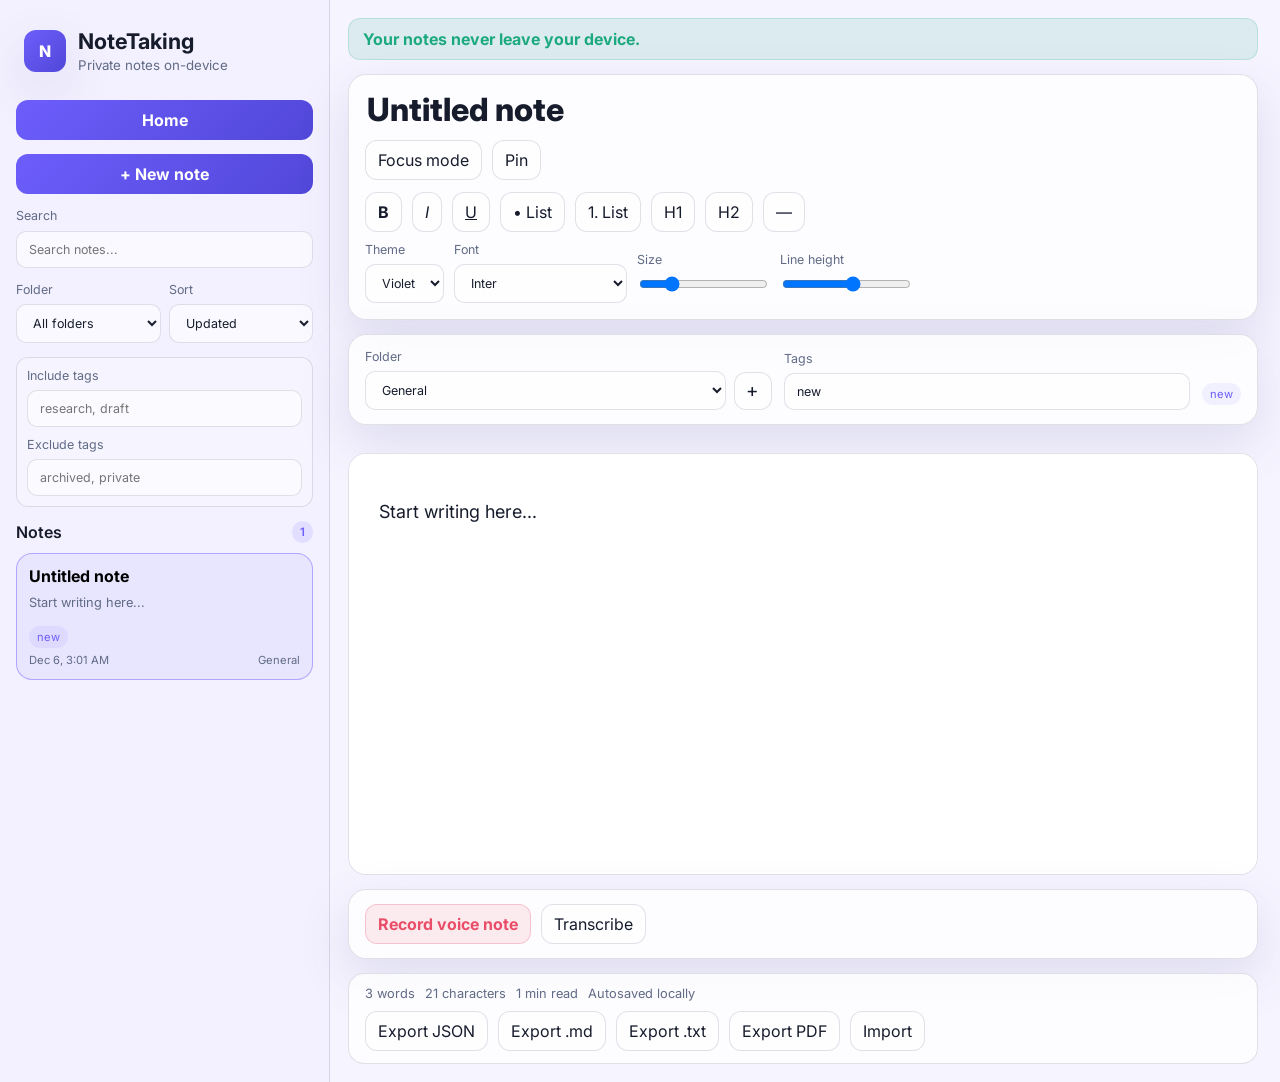
==== editor.html @ 8013c4c2 "Organize note-taking app modules" ====
<!DOCTYPE html>
<html lang="en">
  <head>
    <meta charset="UTF-8" />
    <meta name="viewport" content="width=device-width, initial-scale=1.0" />
    <title>NoteTaking Editor</title>
    <link rel="preconnect" href="https://fonts.googleapis.com" />
    <link rel="preconnect" href="https://fonts.gstatic.com" crossorigin />
    <link href="https://fonts.googleapis.com/css2?family=Inter:wght@400;500;600;700;800&family=Libre+Baskerville:wght@400;700&family=JetBrains+Mono:wght@400;500;700&family=Patrick+Hand&family=Cormorant+Garamond:wght@400;500;600;700&family=Playfair+Display:wght@400;600;700;800&family=Montserrat:wght@400;500;600;700;800&family=DM+Serif+Text:ital@0;1&display=swap" rel="stylesheet" />
    <link rel="stylesheet" href="css/styles.css" />
  </head>
  <body data-theme="violet">
    <div class="app-shell">
      <aside class="sidebar">
        <div class="brand-card">
          <div class="brand-badge">N</div>
          <div>
            <h1>NoteTaking</h1>
            <small>Private notes on-device</small>
          </div>
        </div>

        <a href="index.html" class="button" style="display: inline-block; text-align: center;">Home</a>
        <button id="new-note-btn" class="button" type="button">+ New note</button>

        <div class="sidebar-section">
          <label class="search-box" for="search-input">
            <span>Search</span>
            <input id="search-input" class="input" type="search" placeholder="Search notes..." />
          </label>
        </div>

        <div class="sidebar-section" style="display:grid;grid-template-columns:1fr 1fr;gap:8px;">
          <label>
            <span>Folder</span>
            <select id="folder-filter">
              <option value="all">All folders</option>
              <option value="General">General</option>
              <option value="Work">Work</option>
              <option value="Personal">Personal</option>
              <option value="Ideas">Ideas</option>
            </select>
          </label>

          <label>
            <span>Sort</span>
            <select id="sort-select">
              <option value="updated-desc">Updated</option>
              <option value="created-desc">Created</option>
              <option value="alpha">A–Z</option>
              <option value="tags-alpha">Tags A–Z</option>
              <option value="tags-count">Most tags</option>
              <option value="pinned">Pinned</option>
            </select>
          </label>
        </div>

        <div class="sidebar-section tag-filter-section">
          <label>
            <span>Include tags</span>
            <input id="include-tags" class="input" type="text" placeholder="research, draft" />
          </label>
          <label>
            <span>Exclude tags</span>
            <input id="exclude-tags" class="input" type="text" placeholder="archived, private" />
          </label>
        </div>

        <div class="sidebar-section">
          <div class="section-header">
            <span>Notes</span>
            <span id="note-count" class="muted-badge">0</span>
          </div>
          <div id="note-list" class="note-list" aria-live="polite"></div>
        </div>
      </aside>

      <main class="content-panel">
        <div class="privacy-banner">Your notes never leave your device.</div>

        <div class="editor-shell">
          <header class="topbar">
            <input id="note-title" type="text" placeholder="Untitled note" aria-label="Note title" />
            <div class="quick-actions">
              <button id="toggle-focus" class="secondary-button" type="button">Focus mode</button>
              <button id="pin-note" class="secondary-button" type="button">Pin</button>
            </div>
          </header>

          <div class="toolbar-row">
            <div class="toolbar-group">
              <button class="toolbar-button" data-command="bold" type="button"><strong>B</strong></button>
              <button class="toolbar-button" data-command="italic" type="button"><em>I</em></button>
              <button class="toolbar-button" data-command="underline" type="button"><span style="text-decoration: underline;">U</span></button>
              <button class="toolbar-button" data-command="insertUnorderedList" type="button">• List</button>
              <button class="toolbar-button" data-command="insertOrderedList" type="button">1. List</button>
              <button class="toolbar-button" data-command="formatBlock" data-value="h1" type="button">H1</button>
              <button class="toolbar-button" data-command="formatBlock" data-value="h2" type="button">H2</button>
              <button class="toolbar-button" data-command="insertHorizontalRule" type="button">—</button>
            </div>

            <div class="toolbar-group">
              <label>
                <span>Theme</span>
                <select id="theme-select">
                  <option value="violet">Violet</option>
                  <option value="teal">Teal</option>
                  <option value="gold">Gold</option>
                  <option value="rose">Rose</option>
                  <option value="dark">Dark</option>
                </select>
              </label>

              <label>
                <span>Font</span>
                <select id="font-select">
                  <option value="Inter, sans-serif">Inter</option>
                  <option value="Georgia, serif">Georgia</option>
                  <option value='"JetBrains Mono", monospace'>JetBrains Mono</option>
                  <option value='"Patrick Hand", cursive'>Patrick Hand</option>
                  <option value='"Playfair Display", serif'>Playfair Display</option>
                  <option value='"Montserrat", sans-serif'>Montserrat</option>
                  <option value='"Cormorant Garamond", serif'>Cormorant Garamond</option>
                  <option value='"DM Serif Text", serif'>DM Serif Text</option>
                  <option value='"Libre Baskerville", serif'>Libre Baskerville</option>
                </select>
              </label>

              <label>
                <span>Size</span>
                <input id="font-size" type="range" min="14" max="32" step="1" value="18" />
              </label>

              <label>
                <span>Line height</span>
                <input id="line-height" type="range" min="1.1" max="2" step="0.1" value="1.6" />
              </label>
            </div>
          </div>
        </div>

        <div class="note-config">
          <label style="flex: 1; min-width: 180px;">
            <span>Folder</span>
            <div class="folder-inline-row">
              <select id="folder-select" class="input"></select>
              <button id="add-folder-btn" class="secondary-button compact-button" type="button" title="Add custom folder">+</button>
            </div>
          </label>
          <input id="add-folder-input" class="input compact-folder-input hidden" type="text" placeholder="New folder name" />
          <label>
            <span>Tags</span>
            <input id="tag-input" class="input" type="text" placeholder="Tags separated by commas" />
          </label>
          <div id="tag-list" class="tag-list"></div>
        </div>

        <div class="editor-wrap">
          <div id="editor" class="editor" contenteditable="true" spellcheck="true"></div>
        </div>

        <div class="voice-box">
          <div class="voice-actions">
            <button id="record-btn" class="record-button" type="button">Record voice note</button>
            <button id="stop-recording" class="secondary-button hidden" type="button">Stop</button>
            <button id="transcribe-btn" class="secondary-button" type="button">Transcribe</button>
          </div>
          <audio id="voice-player" controls class="hidden"></audio>
          <div id="transcript-box" class="transcript-box hidden" aria-live="polite"></div>
        </div>

        <footer class="footer-bar">
          <div class="stats">
            <span id="word-count">0 words</span>
            <span id="character-count">0 characters</span>
            <span id="reading-time">0 min read</span>
            <span id="save-status">Autosaved locally</span>
          </div>

          <div class="export-actions">
            <button id="export-json" class="secondary-button" type="button">Export JSON</button>
            <button id="export-md" class="secondary-button" type="button">Export .md</button>
            <button id="export-txt" class="secondary-button" type="button">Export .txt</button>
            <button id="export-pdf" class="secondary-button" type="button">Export PDF</button>
            <button id="import-btn" class="secondary-button" type="button">Import</button>
            <input id="import-json" type="file" accept="application/json" class="hidden" />
          </div>
        </footer>
      </main>
    </div>

    <script type="module" src="js/editor.js"></script>
  </body>
</html>
---- css/styles.css ----
:root {
  --bg: #f6f4ff;
  --bg-soft: #eef3ff;
  --panel: rgba(255,255,255,0.8);
  --panel-strong: #fff;
  --sidebar: #f3f1ff;
  --primary: #6d5efc;
  --primary-strong: #5147d8;
  --primary-soft: rgba(109, 94, 252, 0.12);
  --text: #171c2d;
  --muted: #616b86;
  --border: rgba(89, 95, 124, 0.18);
  --shadow: 0 18px 50px rgba(88, 90, 145, 0.15);
  --success: #1da97f;
  --warning: #f5a623;
  --danger: #ea4d67;
  --editor-bg: #ffffff;
}

body[data-theme='teal'] {
  --bg: #edfdfc;
  --panel: rgba(255,255,255,0.8);
  --sidebar: #ebfffe;
  --primary: #17a9a9;
  --primary-strong: #0c8991;
  --primary-soft: rgba(23, 169, 169, 0.12);
}

body[data-theme='gold'] {
  --bg: #fff8ee;
  --panel: rgba(255,255,255,0.8);
  --sidebar: #fff8ef;
  --primary: #d89a2f;
  --primary-strong: #b87816;
  --primary-soft: rgba(216, 154, 47, 0.12);
}

body[data-theme='rose'] {
  --bg: #fff3f6;
  --panel: rgba(255,255,255,0.8);
  --sidebar: #fff1f6;
  --primary: #ec5d8d;
  --primary-strong: #cf4f7c;
  --primary-soft: rgba(236, 93, 141, 0.12);
}

body[data-theme='dark'] {
  --bg: #0e1727;
  --bg-soft: #111d31;
  --panel: rgba(17, 24, 39, 0.9);
  --panel-strong: #111827;
  --sidebar: #0f172a;
  --primary: #8b5cf6;
  --primary-strong: #7c3aed;
  --primary-soft: rgba(139, 92, 246, 0.12);
  --text: #edf2ff;
  --muted: #b9c5dd;
  --border: rgba(148,163,184,0.18);
  --shadow: 0 18px 50px rgba(15, 23, 42, 0.55);
  --editor-bg: #0b1320;
}

* { box-sizing: border-box; }

html, body {
  margin: 0;
  min-height: 100%;
  font-family: 'Inter', sans-serif;
  background: var(--bg);
  color: var(--text);
}

body {
  min-height: 100vh;
}

button, input, select, textarea {
  font: inherit;
}

button { cursor: pointer; }

a { color: inherit; text-decoration: none; }

.app-shell {
  display: flex;
  min-height: 100vh;
}

.sidebar {
  width: 330px;
  padding: 20px 16px;
  background: var(--sidebar);
  border-right: 1px solid var(--border);
  display: flex;
  flex-direction: column;
  gap: 14px;
}

.brand-card {
  display: flex;
  align-items: center;
  gap: 12px;
  padding: 8px 8px 12px;
}

.brand-badge {
  width: 42px;
  height: 42px;
  border-radius: 12px;
  display: grid;
  place-items: center;
  color: white;
  font-weight: 800;
  background: linear-gradient(135deg, var(--primary), var(--primary-strong));
  box-shadow: var(--shadow);
}

.brand-card h1 {
  margin: 0;
  font-size: 1.35rem;
}

.brand-card small {
  color: var(--muted);
}

.button,
.secondary-button,
.toolbar-button,
.record-button {
  border-radius: 12px;
  border: 1px solid var(--border);
  transition: transform 0.15s ease, box-shadow 0.15s ease;
}

.button,
.primary-button {
  background: linear-gradient(135deg, var(--primary), var(--primary-strong));
  color: white;
  border: none;
  border-radius: 12px;
  padding: 10px 14px;
  font-weight: 700;
}

.secondary-button,
.toolbar-button,
.record-button {
  background: rgba(255,255,255,0.52);
  color: var(--text);
  padding: 9px 12px;
}

.button:hover,
.secondary-button:hover,
.toolbar-button:hover,
.record-button:hover {
  transform: translateY(-1px);
  box-shadow: var(--shadow);
}

.input, select {
  width: 100%;
  padding: 10px 12px;
  border-radius: 10px;
  border: 1px solid var(--border);
  background: rgba(255,255,255,0.6);
  color: var(--text);
}

label {
  display: flex;
  flex-direction: column;
  gap: 7px;
  color: var(--muted);
  font-size: 0.78rem;
}

.search-box {
  display: flex;
  flex-direction: column;
  gap: 8px;
}

.sidebar-section {
  display: flex;
  flex-direction: column;
  gap: 10px;
}

/* Keep tag rules visible but compact beside the note list. */
.tag-filter-section {
  padding: 10px;
  border: 1px solid var(--border);
  border-radius: 12px;
  background: rgba(255,255,255,0.28);
}

.section-header {
  display: flex;
  align-items: center;
  justify-content: space-between;
  gap: 8px;
  font-weight: 600;
}

.muted-badge {
  background: var(--primary-soft);
  color: var(--primary); 
  border-radius: 999px;
  padding: 4px 8px;
  font-size: 0.72rem;
}

.note-list {
  display: flex;
  flex-direction: column;
  gap: 8px;
  overflow: auto;
}

.note-card {
  border: 1px solid var(--border);
  border-radius: 16px;
  background: rgba(255,255,255,0.45);
  padding: 12px;
  text-align: left;
  width: 100%;
}

.note-card.active {
  border-color: rgba(109,94,252,0.46);
  background: rgba(109,94,252,0.08);
}

.note-card-header {
  display: flex;
  align-items: center;
  justify-content: space-between;
  gap: 8px;
}

.note-card h3 {
  margin: 0;
  font-size: 1rem;
}

.note-card p {
  margin: 8px 0;
  color: var(--muted);
  font-size: 0.8rem;
  line-height: 1.45;
  line-clamp: 2;
  display: -webkit-box;
  -webkit-line-clamp: 2;
  -webkit-box-orient: vertical;
  overflow: hidden;
}

.note-card-meta {
  display: flex;
  justify-content: space-between;
  gap: 8px;
  color: var(--muted);
  font-size: 0.7rem;
}

.meta-tag,
.tag-pill {
  display: inline-flex;
  align-items: center;
  border-radius: 999px;
  background: rgba(109,94,252,0.08);
  color: var(--primary);
  padding: 4px 8px;
  font-size: 0.7rem;
}

.content-panel {
  flex: 1;
  padding: 18px 22px 18px 18px;
  display: flex;
  flex-direction: column;
  gap: 14px;
}

.privacy-banner {
  background: rgba(29,169,127,0.12);
  border: 1px solid rgba(29,169,127,0.18);
  color: var(--success);
  border-radius: 12px;
  padding: 10px 14px;
  font-weight: 700;
}

.editor-shell,
.meta-box,
.note-config,
.voice-box,
.home-panel,
.note-grid-card {
  background: var(--panel);
  border: 1px solid var(--border);
  border-radius: 18px;
  box-shadow: var(--shadow);
}

.editor-shell {
  padding: 14px 16px 16px;
}

.topbar {
  display: flex;
  justify-content: space-between;
  gap: 10px;
  align-items: center;
  flex-wrap: wrap;
  margin-bottom: 12px;
}

#note-title {
  width: 100%;
  border: none;
  background: transparent;
  color: var(--text);
  font-weight: 800;
  font-size: clamp(2rem, 2.5vw, 3rem);
}

#note-title:focus,
#editor:focus,
.input:focus,
select:focus {
  outline: none;
  box-shadow: 0 0 0 3px rgba(109,94,252,0.12);
}

.quick-actions,
.toolbar-row,
.toolbar-group,
.voice-actions,
.footer-bar,
.stats,
.export-actions,
.home-actions,
.filter-row,
.note-grid,
.home-header,
.home-toolbar,
.summary-row {
  display: flex;
  align-items: center;
  gap: 10px;
  flex-wrap: wrap;
}

.toolbar-row {
  justify-content: space-between;
}

.toolbar-group {
  flex-wrap: wrap;
}

.toolbar-button {
  min-height: 38px;
}

.note-config {
  display: flex;
  align-items: end;
  gap: 12px;
  padding: 14px 16px;
  margin-bottom: 14px;
}

.note-config > label,
.meta-box > label {
  flex: 1;
}

.tag-list {
  display: flex;
  flex-wrap: wrap;
  gap: 8px;
  min-height: 32px;
  align-items: center;
}

.editor-wrap {
  min-height: 420px;
  background: var(--editor-bg);
  border-radius: 18px;
  border: 1px solid var(--border);
  overflow: hidden;
}

#editor {
  min-height: 420px;
  padding: 26px 30px 32px;
  outline: none;
  font-size: 18px;
  line-height: 1.6;
  background: var(--editor-bg);
}

#editor h1 { font-size: 2em; margin: 0.6em 0 0.35em; }
#editor h2 { font-size: 1.6em; margin: 0.7em 0 0.3em; }
#editor ul, #editor ol { padding-left: 1.4em; }
#editor blockquote { border-left: 3px solid var(--primary); padding-left: 12px; color: var(--muted); }

.voice-box {
  padding: 14px 16px;
  display: flex;
  flex-direction: column;
  gap: 12px;
}

.transcript-box {
  background: rgba(109,94,252,0.06);
  border: 1px dashed var(--border);
  border-radius: 12px;
  padding: 12px;
  color: var(--muted);
  min-height: 52px;
}

.footer-bar {
  justify-content: space-between;
  padding: 12px 16px;
  background: var(--panel);
  border: 1px solid var(--border);
  border-radius: 16px;
}

.stats {
  color: var(--muted);
  font-size: 0.8rem;
}

.hidden { display: none !important; }

.record-button {
  background: rgba(234, 77, 103, 0.1);
  color: var(--danger);
  border-color: rgba(234, 77, 103, 0.25);
  font-weight: 700;
}

.home-body {
  background: linear-gradient(180deg, rgba(255,255,255,0.18), rgba(255,255,255,0.04));
}

.home-page {
  max-width: 1200px;
  margin: 0 auto;
  padding: 24px 18px 48px;
}

.home-panel {
  padding: 18px 20px;
}

.home-header {
  justify-content: space-between;
  margin-bottom: 18px;
}

.summary-row {
  justify-content: space-between;
  margin-top: 16px;
}

.summary-card {
  background: rgba(255,255,255,0.45);
  border: 1px solid var(--border);
  border-radius: 14px;
  padding: 14px 16px;
  min-width: 140px;
  flex: 1;
}

.summary-card strong {
  display: block;
  font-size: 1.5rem;
}

.summary-card span {
  color: var(--muted);
  font-size: 0.8rem;
}

.filter-row {
  justify-content: space-between;
  margin: 18px 0;
}

.tag-filter-row {
  margin-top: 0;
}

.folder-inline-row {
  display: flex;
  align-items: center;
  gap: 8px;
}

.compact-button {
  min-width: 38px;
  height: 38px;
  padding: 0 10px;
  font-size: 1.2rem;
  line-height: 1;
}

.compact-folder-input {
  max-width: 220px;
  min-width: 140px;
}

.note-grid {
  display: grid;
  grid-template-columns: repeat(auto-fit, minmax(240px, 1fr));
  gap: 14px;
  align-items: stretch;
}

.note-grid-card {
  padding: 16px;
  display: flex;
  flex-direction: column;
  gap: 10px;
  min-height: 200px;
}

.note-grid-card h3 {
  margin: 0;
  font-size: 1.2rem;
}

.note-grid-card p {
  margin: 0;
  color: var(--muted);
  line-height: 1.5;
  flex: 1;
}

.note-card-actions {
  display: flex;
  justify-content: space-between;
  gap: 8px;
  margin-top: auto;
}

.empty-state {
  border: 1px dashed var(--border);
  border-radius: 16px;
  padding: 24px;
  text-align: center;
  color: var(--muted);
  background: rgba(255,255,255,0.35);
}

body.focus-mode .sidebar {
  display: none;
}

body.focus-mode .content-panel {
  padding-left: 12px;
}

@media (max-width: 920px) {
  .app-shell {
    flex-direction: column;
  }

  .sidebar {
    width: 100%;
    border-right: none;
    border-bottom: 1px solid var(--border);
  }

  .note-config,
  .topbar,
  .toolbar-row,
  .footer-bar,
  .home-header,
  .filter-row,
  .summary-row {
    flex-direction: column;
    align-items: stretch;
  }
}
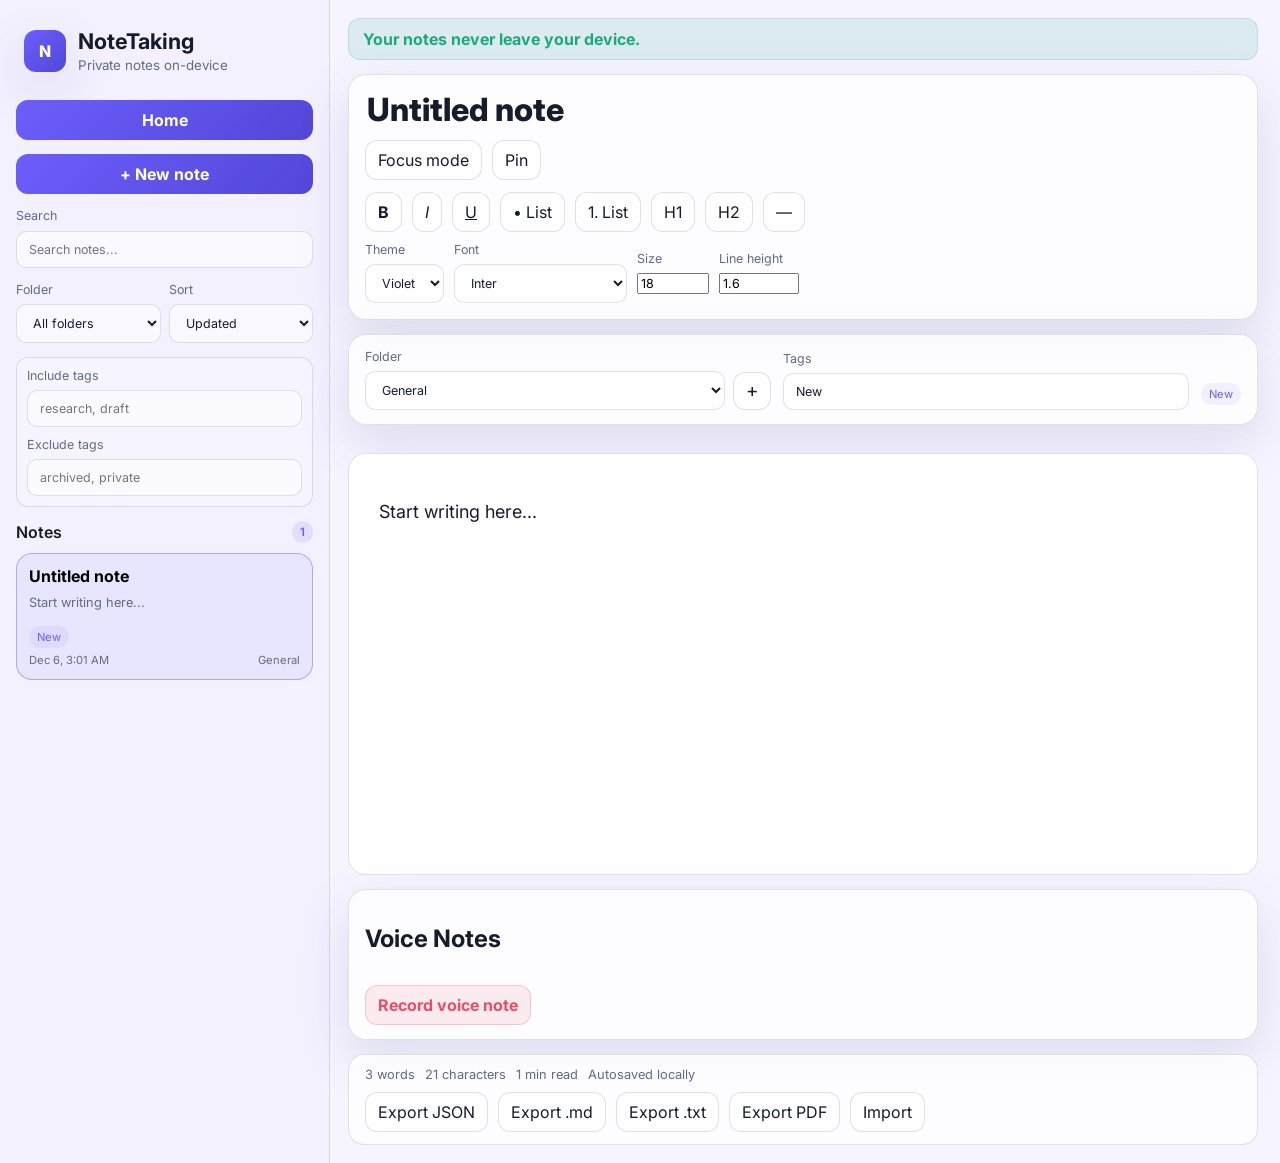
==== commit ccceb187: "Remove transcription and improve voice notes" ====
--- a/editor.html
+++ b/editor.html
@@ -128,12 +128,12 @@
 
               <label>
                 <span>Size</span>
-                <input id="font-size" type="range" min="14" max="32" step="1" value="18" />
+                <input id="font-size" type="number" min="8" max="96" step="1" value="18" />
               </label>
 
               <label>
                 <span>Line height</span>
-                <input id="line-height" type="range" min="1.1" max="2" step="0.1" value="1.6" />
+                <input id="line-height" type="number" min="0.8" max="4" step="0.1" value="1.6" />
               </label>
             </div>
           </div>
@@ -150,7 +150,16 @@
           <input id="add-folder-input" class="input compact-folder-input hidden" type="text" placeholder="New folder name" />
           <label>
             <span>Tags</span>
-            <input id="tag-input" class="input" type="text" placeholder="Tags separated by commas" />
+            <input id="tag-input" class="input" type="text" list="tag-suggestions" placeholder="Tags separated by commas" />
+            <datalist id="tag-suggestions">
+              <option value="New"></option>
+              <option value="Voice Note"></option>
+              <option value="Favorite"></option>
+              <option value="Notes"></option>
+              <option value="Ideas"></option>
+              <option value="Draft"></option>
+              <option value="Archived"></option>
+            </datalist>
           </label>
           <div id="tag-list" class="tag-list"></div>
         </div>
@@ -160,13 +169,12 @@
         </div>
 
         <div class="voice-box">
+          <h2>Voice Notes</h2>
           <div class="voice-actions">
             <button id="record-btn" class="record-button" type="button">Record voice note</button>
             <button id="stop-recording" class="secondary-button hidden" type="button">Stop</button>
-            <button id="transcribe-btn" class="secondary-button" type="button">Transcribe</button>
           </div>
           <audio id="voice-player" controls class="hidden"></audio>
-          <div id="transcript-box" class="transcript-box hidden" aria-live="polite"></div>
         </div>
 
         <footer class="footer-bar">
--- a/css/styles.css
+++ b/css/styles.css
@@ -417,15 +417,6 @@
   gap: 12px;
 }
 
-.transcript-box {
-  background: rgba(109,94,252,0.06);
-  border: 1px dashed var(--border);
-  border-radius: 12px;
-  padding: 12px;
-  color: var(--muted);
-  min-height: 52px;
-}
-
 .footer-bar {
   justify-content: space-between;
   padding: 12px 16px;
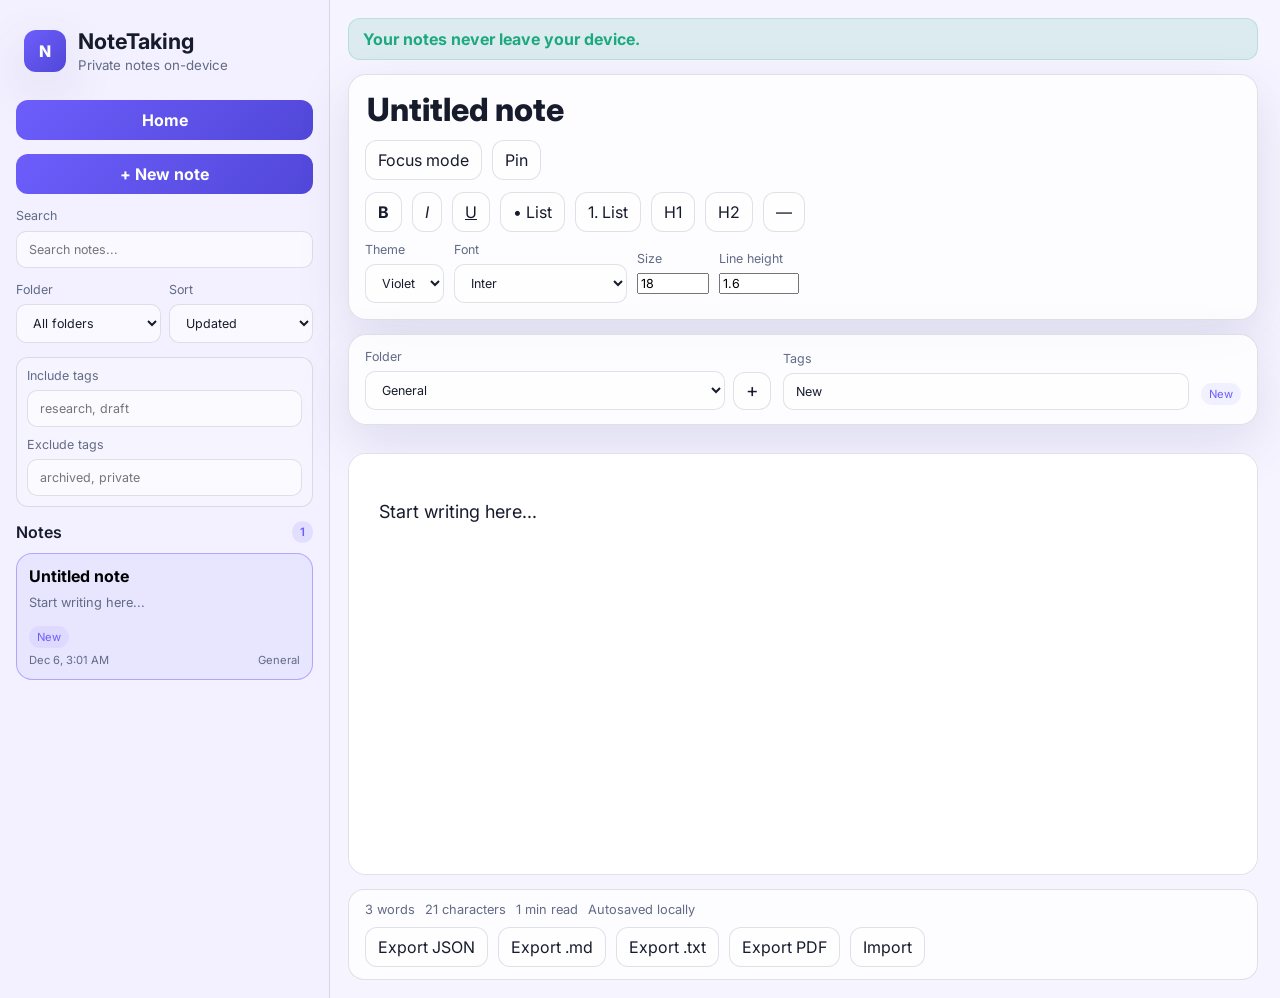
==== commit 2adac84f: "Update note editor layout and styling" ====
--- a/editor.html
+++ b/editor.html
@@ -11,6 +11,7 @@
   </head>
   <body data-theme="violet">
     <div class="app-shell">
+      <!-- The sidebar handles navigation and filtering without leaving the editor. -->
       <aside class="sidebar">
         <div class="brand-card">
           <div class="brand-badge">N</div>
@@ -78,6 +79,7 @@
       <main class="content-panel">
         <div class="privacy-banner">Your notes never leave your device.</div>
 
+        <!-- Toolbar controls affect the selected note or selected editor content. -->
         <div class="editor-shell">
           <header class="topbar">
             <input id="note-title" type="text" placeholder="Untitled note" aria-label="Note title" />
@@ -139,6 +141,7 @@
           </div>
         </div>
 
+        <!-- Metadata is stored alongside the note body in IndexedDB. -->
         <div class="note-config">
           <label style="flex: 1; min-width: 180px;">
             <span>Folder</span>
@@ -153,7 +156,6 @@
             <input id="tag-input" class="input" type="text" list="tag-suggestions" placeholder="Tags separated by commas" />
             <datalist id="tag-suggestions">
               <option value="New"></option>
-              <option value="Voice Note"></option>
               <option value="Favorite"></option>
               <option value="Notes"></option>
               <option value="Ideas"></option>
@@ -164,19 +166,12 @@
           <div id="tag-list" class="tag-list"></div>
         </div>
 
+        <!-- editor.js owns the editable HTML and autosaves changes after a short delay. -->
         <div class="editor-wrap">
           <div id="editor" class="editor" contenteditable="true" spellcheck="true"></div>
         </div>
 
-        <div class="voice-box">
-          <h2>Voice Notes</h2>
-          <div class="voice-actions">
-            <button id="record-btn" class="record-button" type="button">Record voice note</button>
-            <button id="stop-recording" class="secondary-button hidden" type="button">Stop</button>
-          </div>
-          <audio id="voice-player" controls class="hidden"></audio>
-        </div>
-
+        <!-- Export and import actions operate on the selected note or the full backup. -->
         <footer class="footer-bar">
           <div class="stats">
             <span id="word-count">0 words</span>
--- a/css/styles.css
+++ b/css/styles.css
@@ -1,3 +1,4 @@
+/* Shared design tokens keep both the home page and editor visually consistent. */
 :root {
   --bg: #f6f4ff;
   --bg-soft: #eef3ff;
@@ -17,6 +18,7 @@
   --editor-bg: #ffffff;
 }
 
+/* Theme overrides change the accent and surface colors without changing layout. */
 body[data-theme='teal'] {
   --bg: #edfdfc;
   --panel: rgba(255,255,255,0.8);
@@ -60,6 +62,7 @@
   --editor-bg: #0b1320;
 }
 
+/* Base rules normalize controls so the layout behaves predictably across browsers. */
 * { box-sizing: border-box; }
 
 html, body {
@@ -82,11 +85,13 @@
 
 a { color: inherit; text-decoration: none; }
 
+/* The editor uses a persistent sidebar beside the writing surface. */
 .app-shell {
   display: flex;
   min-height: 100vh;
 }
 
+/* Sidebar controls are intentionally dense because they are used repeatedly. */
 .sidebar {
   width: 330px;
   padding: 20px 16px;
@@ -127,8 +132,7 @@
 
 .button,
 .secondary-button,
-.toolbar-button,
-.record-button {
+.toolbar-button {
   border-radius: 12px;
   border: 1px solid var(--border);
   transition: transform 0.15s ease, box-shadow 0.15s ease;
@@ -145,8 +149,7 @@
 }
 
 .secondary-button,
-.toolbar-button,
-.record-button {
+.toolbar-button {
   background: rgba(255,255,255,0.52);
   color: var(--text);
   padding: 9px 12px;
@@ -154,8 +157,7 @@
 
 .button:hover,
 .secondary-button:hover,
-.toolbar-button:hover,
-.record-button:hover {
+.toolbar-button:hover {
   transform: translateY(-1px);
   box-shadow: var(--shadow);
 }
@@ -220,6 +222,7 @@
   overflow: auto;
 }
 
+/* Note cards provide compact previews for quick navigation. */
 .note-card {
   border: 1px solid var(--border);
   border-radius: 16px;
@@ -277,6 +280,7 @@
   font-size: 0.7rem;
 }
 
+/* Main content owns the editor, metadata controls, and export footer. */
 .content-panel {
   flex: 1;
   padding: 18px 22px 18px 18px;
@@ -297,7 +301,6 @@
 .editor-shell,
 .meta-box,
 .note-config,
-.voice-box,
 .home-panel,
 .note-grid-card {
   background: var(--panel);
@@ -339,7 +342,6 @@
 .quick-actions,
 .toolbar-row,
 .toolbar-group,
-.voice-actions,
 .footer-bar,
 .stats,
 .export-actions,
@@ -388,6 +390,7 @@
   align-items: center;
 }
 
+/* The editor keeps a stable writing area while its inner text can grow. */
 .editor-wrap {
   min-height: 420px;
   background: var(--editor-bg);
@@ -410,13 +413,6 @@
 #editor ul, #editor ol { padding-left: 1.4em; }
 #editor blockquote { border-left: 3px solid var(--primary); padding-left: 12px; color: var(--muted); }
 
-.voice-box {
-  padding: 14px 16px;
-  display: flex;
-  flex-direction: column;
-  gap: 12px;
-}
-
 .footer-bar {
   justify-content: space-between;
   padding: 12px 16px;
@@ -432,13 +428,7 @@
 
 .hidden { display: none !important; }
 
-.record-button {
-  background: rgba(234, 77, 103, 0.1);
-  color: var(--danger);
-  border-color: rgba(234, 77, 103, 0.25);
-  font-weight: 700;
-}
-
+/* Home uses a wider surface for filtering and grid-based note browsing. */
 .home-body {
   background: linear-gradient(180deg, rgba(255,255,255,0.18), rgba(255,255,255,0.04));
 }
@@ -561,6 +551,7 @@
   padding-left: 12px;
 }
 
+/* Collapse the two-column editor into a readable mobile flow. */
 @media (max-width: 920px) {
   .app-shell {
     flex-direction: column;
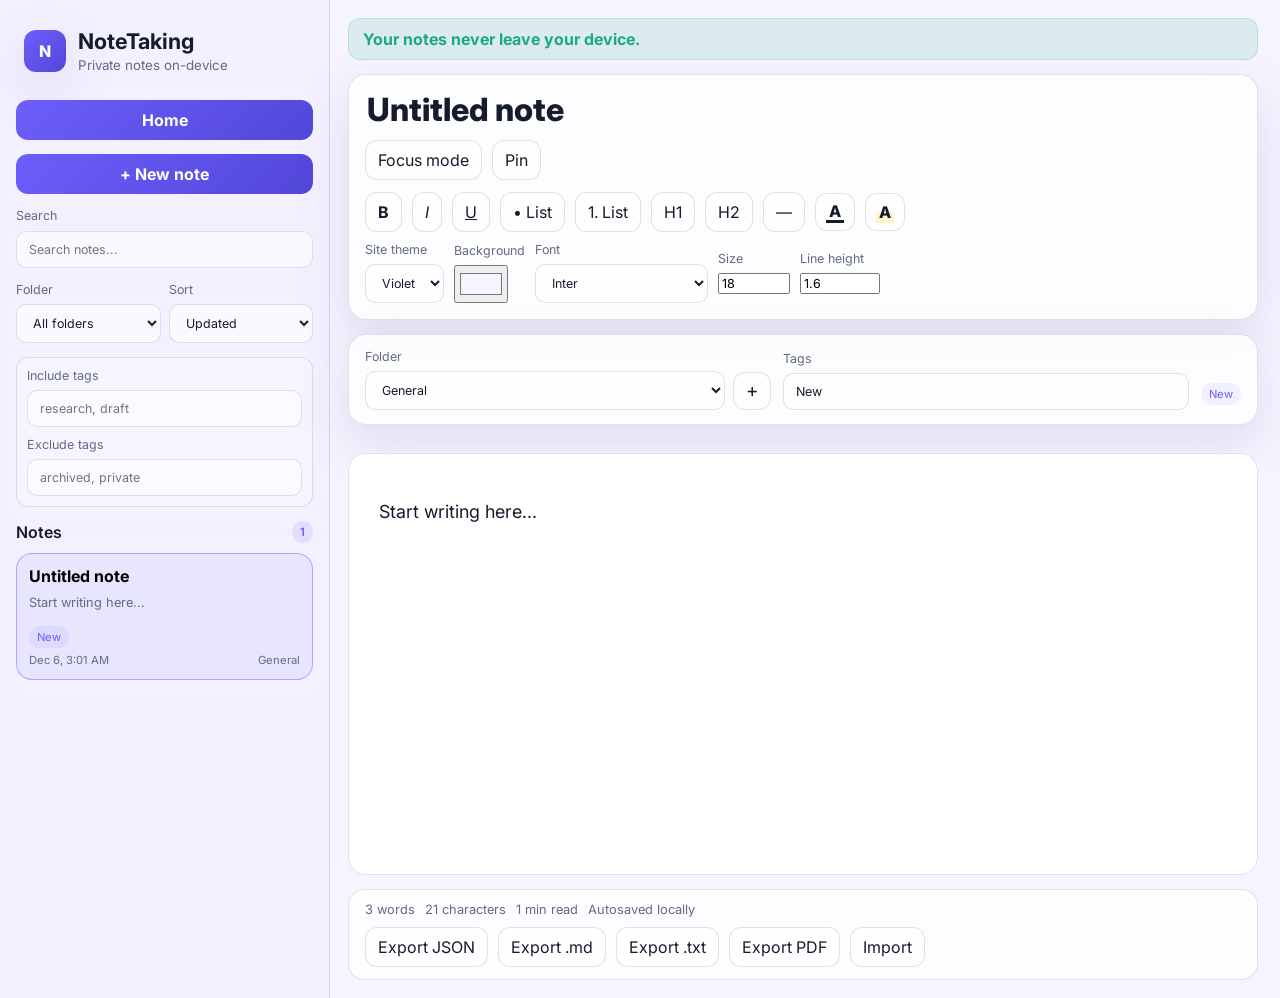
==== commit 1e6dcde3: "Add editor color palettes and site appearance settings" ====
--- a/editor.html
+++ b/editor.html
@@ -99,11 +99,51 @@
               <button class="toolbar-button" data-command="formatBlock" data-value="h1" type="button">H1</button>
               <button class="toolbar-button" data-command="formatBlock" data-value="h2" type="button">H2</button>
               <button class="toolbar-button" data-command="insertHorizontalRule" type="button">—</button>
+
+              <div class="palette-control">
+                <button class="toolbar-button palette-trigger" data-palette-toggle="text-color-palette" type="button" aria-haspopup="true" aria-expanded="false" title="Text color">
+                  <span class="text-color-icon">A</span>
+                  <span class="sr-only">Text color</span>
+                </button>
+                <div id="text-color-palette" class="color-palette hidden" role="menu" aria-label="Text color choices">
+                  <button class="color-swatch color-swatch-reset" data-color-command="foreColor" data-color-value="inherit" data-color-label="Default text color" type="button" title="Default text color" aria-label="Default text color">A</button>
+                  <button class="color-swatch" data-color-command="foreColor" data-color-value="#000000" data-color-label="Black" type="button" title="Black" aria-label="Black" style="--swatch-color: #000000;">A</button>
+                  <button class="color-swatch" data-color-command="foreColor" data-color-value="#434343" data-color-label="Dark gray" type="button" title="Dark gray" aria-label="Dark gray" style="--swatch-color: #434343;">A</button>
+                  <button class="color-swatch" data-color-command="foreColor" data-color-value="#666666" data-color-label="Gray" type="button" title="Gray" aria-label="Gray" style="--swatch-color: #666666;">A</button>
+                  <button class="color-swatch" data-color-command="foreColor" data-color-value="#980000" data-color-label="Dark red" type="button" title="Dark red" aria-label="Dark red" style="--swatch-color: #980000;">A</button>
+                  <button class="color-swatch" data-color-command="foreColor" data-color-value="#ff0000" data-color-label="Red" type="button" title="Red" aria-label="Red" style="--swatch-color: #ff0000;">A</button>
+                  <button class="color-swatch" data-color-command="foreColor" data-color-value="#ff9900" data-color-label="Orange" type="button" title="Orange" aria-label="Orange" style="--swatch-color: #ff9900;">A</button>
+                  <button class="color-swatch" data-color-command="foreColor" data-color-value="#ffff00" data-color-label="Yellow" type="button" title="Yellow" aria-label="Yellow" style="--swatch-color: #d6a700;">A</button>
+                  <button class="color-swatch" data-color-command="foreColor" data-color-value="#008000" data-color-label="Green" type="button" title="Green" aria-label="Green" style="--swatch-color: #008000;">A</button>
+                  <button class="color-swatch" data-color-command="foreColor" data-color-value="#00a6a6" data-color-label="Teal" type="button" title="Teal" aria-label="Teal" style="--swatch-color: #00a6a6;">A</button>
+                  <button class="color-swatch" data-color-command="foreColor" data-color-value="#1155cc" data-color-label="Blue" type="button" title="Blue" aria-label="Blue" style="--swatch-color: #1155cc;">A</button>
+                  <button class="color-swatch" data-color-command="foreColor" data-color-value="#674ea7" data-color-label="Purple" type="button" title="Purple" aria-label="Purple" style="--swatch-color: #674ea7;">A</button>
+                  <button class="color-swatch" data-color-command="foreColor" data-color-value="#a61c00" data-color-label="Brown" type="button" title="Brown" aria-label="Brown" style="--swatch-color: #a61c00;">A</button>
+                  <button class="color-swatch" data-color-command="foreColor" data-color-value="#c90076" data-color-label="Pink" type="button" title="Pink" aria-label="Pink" style="--swatch-color: #c90076;">A</button>
+                </div>
+              </div>
+
+              <div class="palette-control">
+                <button class="toolbar-button palette-trigger" data-palette-toggle="highlight-palette" type="button" aria-haspopup="true" aria-expanded="false" title="Highlight color">
+                  <span class="highlight-icon">A</span>
+                  <span class="sr-only">Highlight color</span>
+                </button>
+                <div id="highlight-palette" class="color-palette highlight-palette hidden" role="menu" aria-label="Highlight color choices">
+                  <button class="color-swatch highlight-swatch-reset" data-color-command="hiliteColor" data-color-value="transparent" data-color-label="No highlight" type="button" title="No highlight" aria-label="No highlight">A</button>
+                  <button class="color-swatch" data-color-command="hiliteColor" data-color-value="#fff2cc" data-color-label="Yellow highlight" type="button" title="Yellow highlight" aria-label="Yellow highlight" style="--swatch-color: #fff2cc;">A</button>
+                  <button class="color-swatch" data-color-command="hiliteColor" data-color-value="#fce5cd" data-color-label="Orange highlight" type="button" title="Orange highlight" aria-label="Orange highlight" style="--swatch-color: #fce5cd;">A</button>
+                  <button class="color-swatch" data-color-command="hiliteColor" data-color-value="#d9ead3" data-color-label="Green highlight" type="button" title="Green highlight" aria-label="Green highlight" style="--swatch-color: #d9ead3;">A</button>
+                  <button class="color-swatch" data-color-command="hiliteColor" data-color-value="#d0e0e3" data-color-label="Teal highlight" type="button" title="Teal highlight" aria-label="Teal highlight" style="--swatch-color: #d0e0e3;">A</button>
+                  <button class="color-swatch" data-color-command="hiliteColor" data-color-value="#c9daf8" data-color-label="Blue highlight" type="button" title="Blue highlight" aria-label="Blue highlight" style="--swatch-color: #c9daf8;">A</button>
+                  <button class="color-swatch" data-color-command="hiliteColor" data-color-value="#d9d2e9" data-color-label="Purple highlight" type="button" title="Purple highlight" aria-label="Purple highlight" style="--swatch-color: #d9d2e9;">A</button>
+                  <button class="color-swatch" data-color-command="hiliteColor" data-color-value="#ead1dc" data-color-label="Pink highlight" type="button" title="Pink highlight" aria-label="Pink highlight" style="--swatch-color: #ead1dc;">A</button>
+                </div>
+              </div>
             </div>
 
             <div class="toolbar-group">
               <label>
-                <span>Theme</span>
+                <span>Site theme</span>
                 <select id="theme-select">
                   <option value="violet">Violet</option>
                   <option value="teal">Teal</option>
@@ -111,6 +151,11 @@
                   <option value="rose">Rose</option>
                   <option value="dark">Dark</option>
                 </select>
+              </label>
+
+              <label class="site-background-control">
+                <span>Background</span>
+                <input id="site-background" type="color" value="#f6f4ff" title="Choose site background color" />
               </label>
 
               <label>
--- a/css/styles.css
+++ b/css/styles.css
@@ -69,7 +69,7 @@
   margin: 0;
   min-height: 100%;
   font-family: 'Inter', sans-serif;
-  background: var(--bg);
+  background: var(--site-background, var(--bg));
   color: var(--text);
 }
 
@@ -365,6 +365,97 @@
   flex-wrap: wrap;
 }
 
+.site-background-control input[type='color'] {
+  width: 54px;
+  height: 38px;
+  padding: 3px;
+  cursor: pointer;
+}
+
+.palette-control {
+  position: relative;
+}
+
+.palette-trigger {
+  min-width: 38px;
+  padding: 7px 10px;
+}
+
+.text-color-icon,
+.highlight-icon {
+  display: inline-flex;
+  align-items: center;
+  justify-content: center;
+  width: 18px;
+  height: 22px;
+  font-weight: 800;
+  line-height: 1;
+}
+
+.text-color-icon {
+  border-bottom: 3px solid var(--text);
+}
+
+.highlight-icon {
+  background: linear-gradient(transparent 52%, #fff2cc 52%);
+}
+
+.color-palette {
+  position: absolute;
+  z-index: 5;
+  top: calc(100% + 8px);
+  left: 0;
+  display: grid;
+  grid-template-columns: repeat(7, 28px);
+  gap: 5px;
+  width: 244px;
+  padding: 9px;
+  border: 1px solid var(--border);
+  border-radius: 10px;
+  background: var(--panel-strong);
+  box-shadow: 0 12px 28px rgba(31, 35, 53, 0.2);
+}
+
+.color-swatch {
+  width: 28px;
+  height: 28px;
+  padding: 0;
+  border: 1px solid rgba(70, 76, 100, 0.22);
+  border-radius: 5px;
+  background: var(--swatch-color);
+  color: var(--swatch-color, var(--text));
+  font-size: 0.82rem;
+  font-weight: 800;
+  text-shadow: 0 0 1px rgba(255, 255, 255, 0.75);
+}
+
+.color-swatch:hover,
+.color-swatch:focus-visible {
+  transform: scale(1.1);
+  box-shadow: 0 0 0 2px var(--primary);
+}
+
+.color-swatch-reset {
+  color: var(--text);
+  background: linear-gradient(135deg, transparent 43%, var(--danger) 44%, var(--danger) 56%, transparent 57%), var(--panel-strong);
+}
+
+.highlight-swatch-reset {
+  background: linear-gradient(135deg, transparent 43%, var(--danger) 44%, var(--danger) 56%, transparent 57%), var(--panel-strong);
+}
+
+.sr-only {
+  position: absolute;
+  width: 1px;
+  height: 1px;
+  padding: 0;
+  margin: -1px;
+  overflow: hidden;
+  clip: rect(0, 0, 0, 0);
+  white-space: nowrap;
+  border: 0;
+}
+
 .toolbar-button {
   min-height: 38px;
 }
